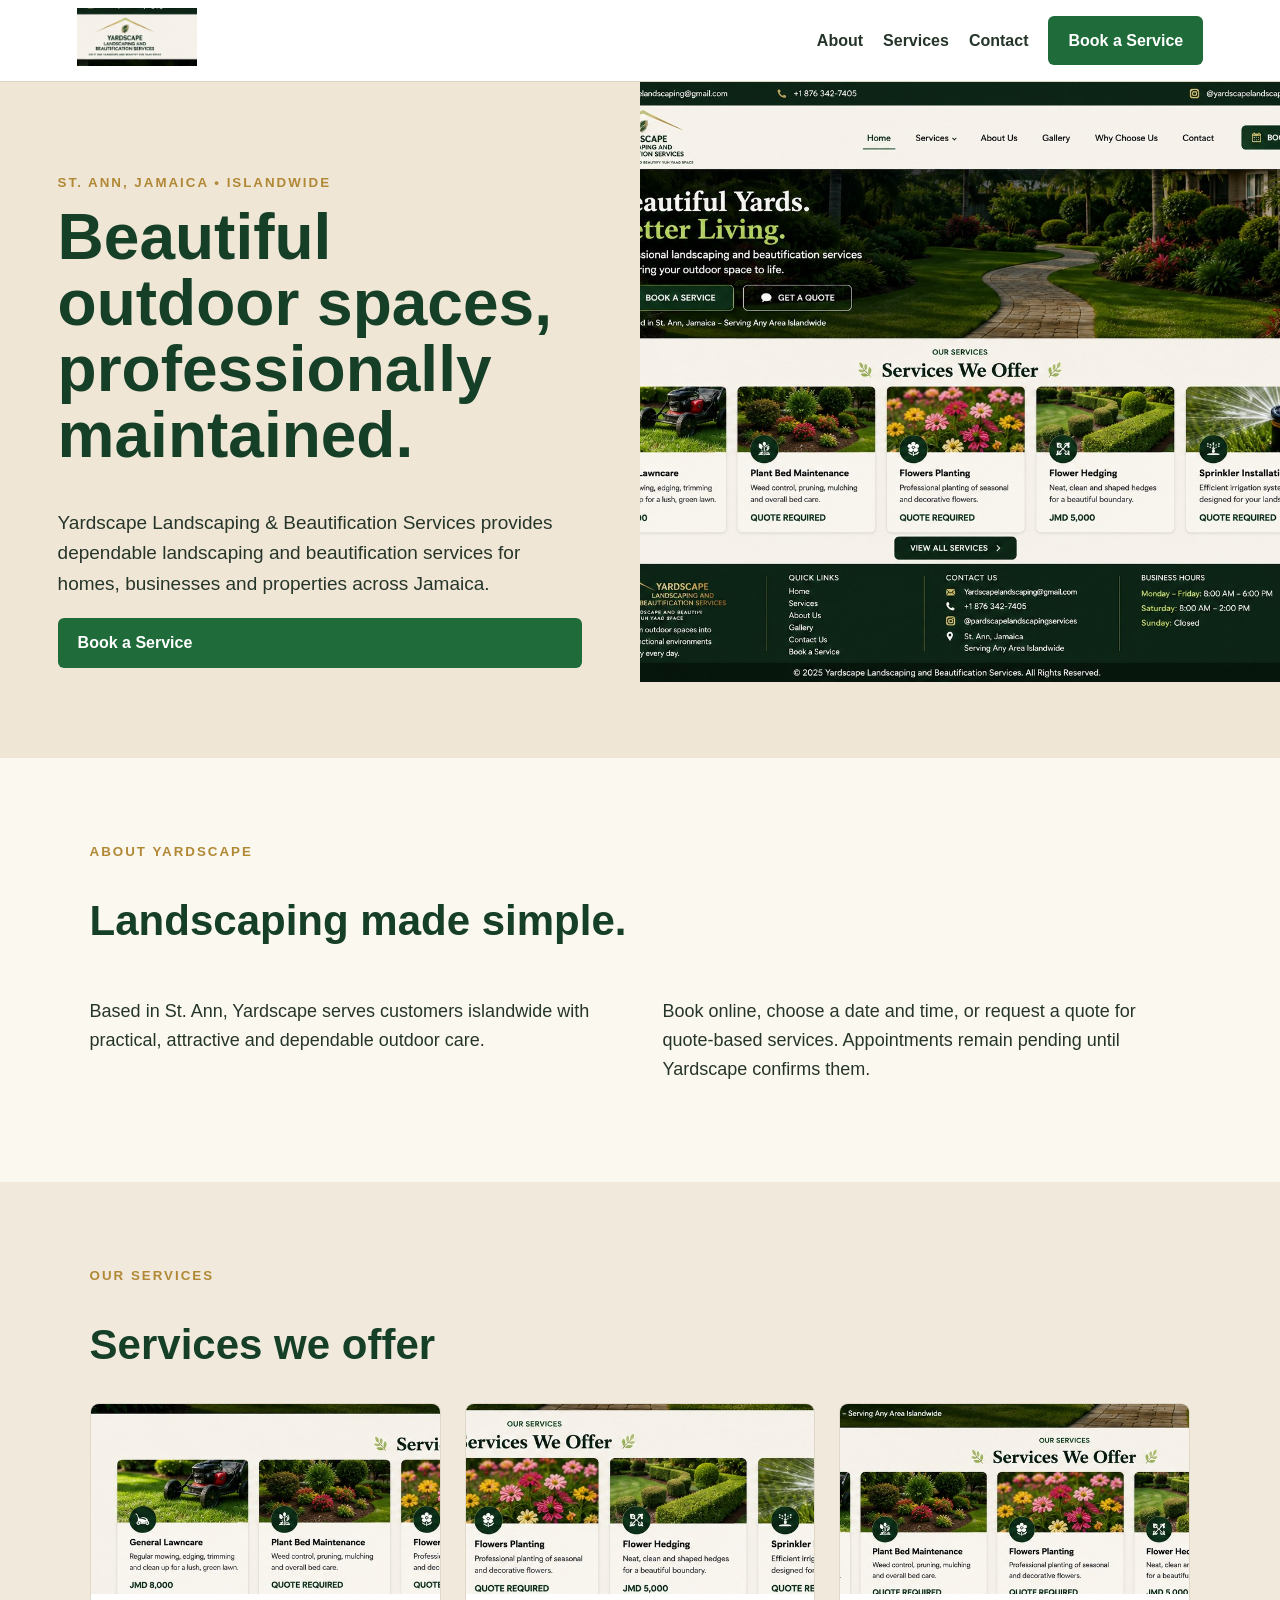
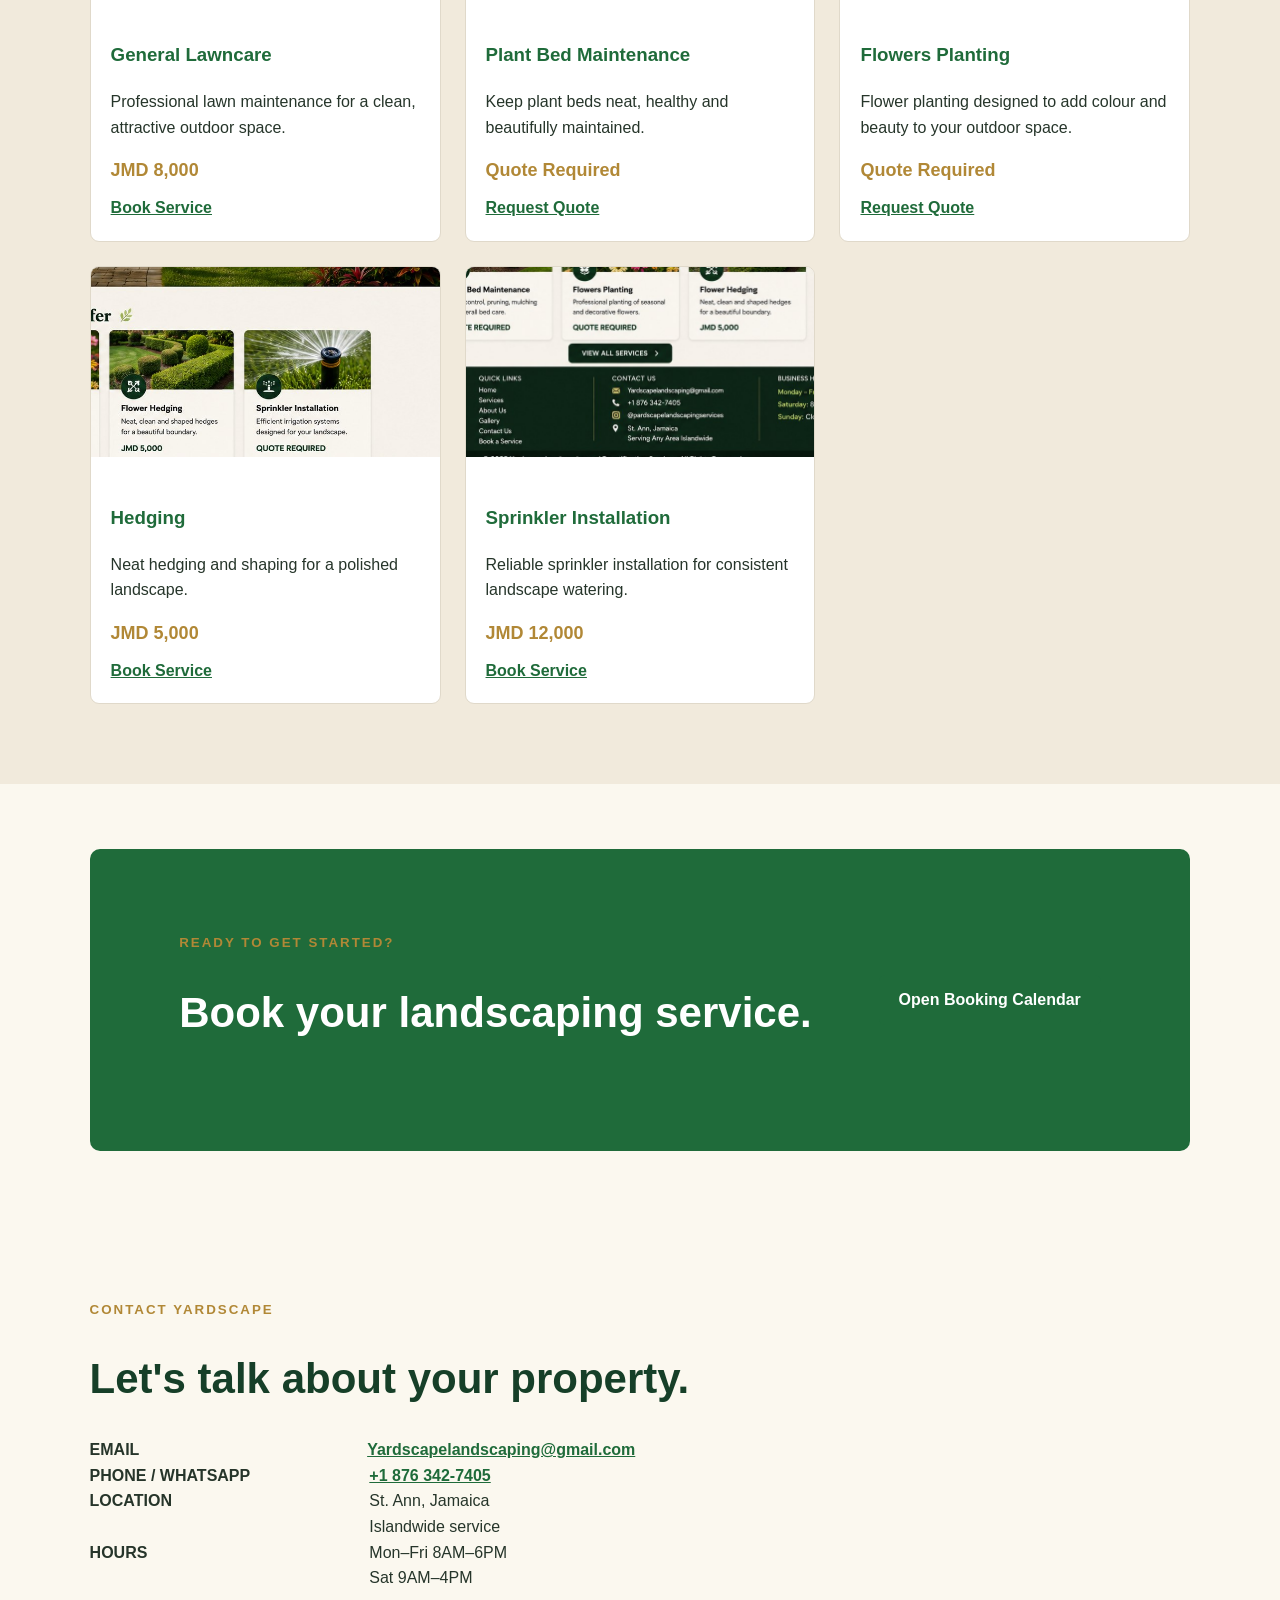
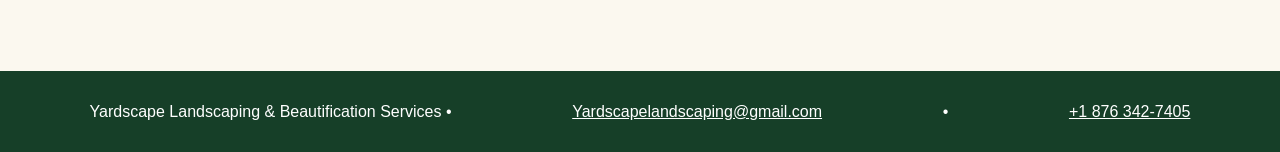
==== index.html @ 99249681 "Add files via upload" ====
<!doctype html>
<html><head><meta charset="utf-8"><meta name="viewport" content="width=device-width,initial-scale=1"><title>Yardscape Landscaping & Beautification Services</title><link rel="stylesheet" href="style.css"></head>
<body>
<header><a href="index.html"><img src="assets/yardscape-logo.png" alt="Yardscape"></a><nav><a href="#about">About</a><a href="#services">Services</a><a href="#contact">Contact</a><a class="btn" href="booking.html">Book a Service</a></nav></header>
<section class="hero"><div><small>ST. ANN, JAMAICA • ISLANDWIDE</small><h1>Beautiful outdoor spaces, professionally maintained.</h1><p>Yardscape Landscaping & Beautification Services provides dependable landscaping and beautification services for homes, businesses and properties across Jamaica.</p><a class="btn" href="booking.html">Book a Service</a></div><img src="assets/homepage-reference.jpg" alt="Yardscape landscaping"></section>
<section id="about"><small>ABOUT YARDSCAPE</small><h2>Landscaping made simple.</h2><div class="two"><p>Based in St. Ann, Yardscape serves customers islandwide with practical, attractive and dependable outdoor care.</p><p>Book online, choose a date and time, or request a quote for quote-based services. Appointments remain pending until Yardscape confirms them.</p></div></section>
<section id="services" class="alt"><small>OUR SERVICES</small><h2>Services we offer</h2><div class="grid">
<article class="card"><img src="assets/lawncare.jpg" alt="General Lawncare"><div><h3>General Lawncare</h3><p>Professional lawn maintenance for a clean, attractive outdoor space.</p><b>JMD 8,000</b><a href="booking.html">Book Service</a></div></article>
<article class="card"><img src="assets/plant-bed.jpg" alt="Plant Bed Maintenance"><div><h3>Plant Bed Maintenance</h3><p>Keep plant beds neat, healthy and beautifully maintained.</p><b>Quote Required</b><a href="booking.html">Request Quote</a></div></article>
<article class="card"><img src="assets/flowers.jpg" alt="Flowers Planting"><div><h3>Flowers Planting</h3><p>Flower planting designed to add colour and beauty to your outdoor space.</p><b>Quote Required</b><a href="booking.html">Request Quote</a></div></article>
<article class="card"><img src="assets/hedging.jpg" alt="Flower Hedging"><div><h3>Hedging</h3><p>Neat hedging and shaping for a polished landscape.</p><b>JMD 5,000</b><a href="booking.html">Book Service</a></div></article>
<article class="card"><img src="assets/sprinkler.jpg" alt="Sprinkler Installation"><div><h3>Sprinkler Installation</h3><p>Reliable sprinkler installation for consistent landscape watering.</p><b>JMD 12,000</b><a href="booking.html">Book Service</a></div></article>
</div></section>
<section class="cta"><div><small>READY TO GET STARTED?</small><h2>Book your landscaping service.</h2></div><a class="btn" href="booking.html">Open Booking Calendar</a></section>
<section id="contact"><small>CONTACT YARDSCAPE</small><h2>Let's talk about your property.</h2><div class="contact"><div><b>EMAIL</b><a href="mailto:Yardscapelandscaping@gmail.com">Yardscapelandscaping@gmail.com</a></div><div><b>PHONE / WHATSAPP</b><a href="tel:+18763427405">+1 876 342-7405</a></div><div><b>LOCATION</b>St. Ann, Jamaica<br>Islandwide service</div><div><b>HOURS</b>Mon–Fri 8AM–6PM<br>Sat 9AM–4PM</div></div></section>
<footer>Yardscape Landscaping & Beautification Services • <a href="mailto:Yardscapelandscaping@gmail.com">Yardscapelandscaping@gmail.com</a> • <a href="tel:+18763427405">+1 876 342-7405</a></footer>
</body></html>
---- style.css ----
*{box-sizing:border-box}body{margin:0;background:#fbf8ef;color:#26352a;font:16px Arial,sans-serif;line-height:1.6}a{color:inherit}header{height:82px;background:#fff;border-bottom:1px solid #ddd4c2;display:flex;align-items:center;justify-content:space-between;padding:10px 6%}header img{height:58px;max-width:260px;object-fit:contain}nav{display:flex;gap:20px;align-items:center}nav a{text-decoration:none;font-weight:700}.btn{background:#1f6b3a;color:#fff!important;border:0;border-radius:6px;padding:12px 20px;text-decoration:none;font-weight:800;cursor:pointer}small{letter-spacing:2px;color:#b18836;font-weight:900}.hero{display:grid;grid-template-columns:1fr 1fr;background:#efe6d5}.hero>div{padding:90px 9%;display:flex;flex-direction:column;justify-content:center}.hero>img{width:100%;height:600px;object-fit:cover}.hero h1{font-size:clamp(42px,5vw,70px);line-height:1.03;color:#163f28;margin:12px 0 20px}.hero p{font-size:19px;max-width:650px}section:not(.hero){padding:80px 7%}h2{font-size:42px;line-height:1.1;color:#163f28}.two{display:grid;grid-template-columns:1fr 1fr;gap:45px;font-size:18px}.alt{background:#f1eadc}.grid{display:grid;grid-template-columns:repeat(3,1fr);gap:24px}.card{background:#fff;border:1px solid #e0d9ca;border-radius:9px;overflow:hidden}.card img{width:100%;height:190px;object-fit:cover}.card div{padding:20px}.card h3{color:#1f6b3a}.card b{display:block;color:#b18836;font-size:18px;margin:10px 0}.card a{font-weight:800;color:#1f6b3a}.cta{margin:65px 7%;padding:45px;background:#1f6b3a;color:white;border-radius:10px;display:flex;justify-content:space-between;align-items:center}.cta h2{color:white}.contact>div{display:grid;grid-template-columns:repeat(4,1fr);gap:18px}.contact>div>div{border:1px solid #ddd4c2;padding:20px;border-radius:8px;background:#fbf8ef;display:flex;flex-direction:column}.contact a{color:#1f6b3a;font-weight:800}footer{padding:28px 7%;background:#163f28;color:white;display:flex;justify-content:space-between}footer a{color:white}main{max-width:1150px;margin:auto;padding:65px 5%}form{background:white;border:1px solid #ddd4c2;border-radius:9px;padding:28px;max-width:800px}label{display:block;font-weight:800;margin-bottom:16px}input,select,textarea{width:100%;padding:13px;margin-top:7px;border:1px solid #cfc7b8;border-radius:5px;font:inherit}.two{grid-template-columns:1fr 1fr}.good{color:#1f6b3a;font-weight:800}.bad{color:#a12626;font-weight:800}.adminbar{display:flex;gap:12px;align-items:center;margin-bottom:25px}.adminbar input{max-width:350px}.calhead{display:flex;align-items:center;justify-content:space-between}.calhead button{background:#1f6b3a;color:white;border:0;padding:10px 15px;border-radius:5px}.week,.calendar{display:grid;grid-template-columns:repeat(7,1fr);gap:5px}.week{text-align:center;margin-bottom:5px}.day{min-height:85px;background:#fff;border:1px solid #ddd4c2;border-radius:5px;text-align:left;padding:8px;cursor:pointer}.day.booked{background:#e7f2e9;border:2px solid #1f6b3a}.day small{display:block;color:#1f6b3a}.details{margin-top:25px;background:white;border:1px solid #ddd4c2;padding:25px}.details article{border-left:5px solid #1f6b3a;background:#f5f7f5;padding:15px;margin-bottom:12px}@media(max-width:800px){.hero,.two,.grid{grid-template-columns:1fr}.hero>img{height:350px}.contact>div{grid-template-columns:1fr 1fr}.cta{margin:35px 4%;flex-direction:column;align-items:flex-start}footer{flex-direction:column;gap:10px}header{height:auto;flex-direction:column;gap:12px;align-items:flex-start}nav{flex-wrap:wrap}section:not(.hero){padding:55px 5%}}@media(max-width:520px){.contact>div,.two{grid-template-columns:1fr}.grid{grid-template-columns:1fr}.adminbar{flex-direction:column;align-items:stretch}.adminbar input{max-width:none}}
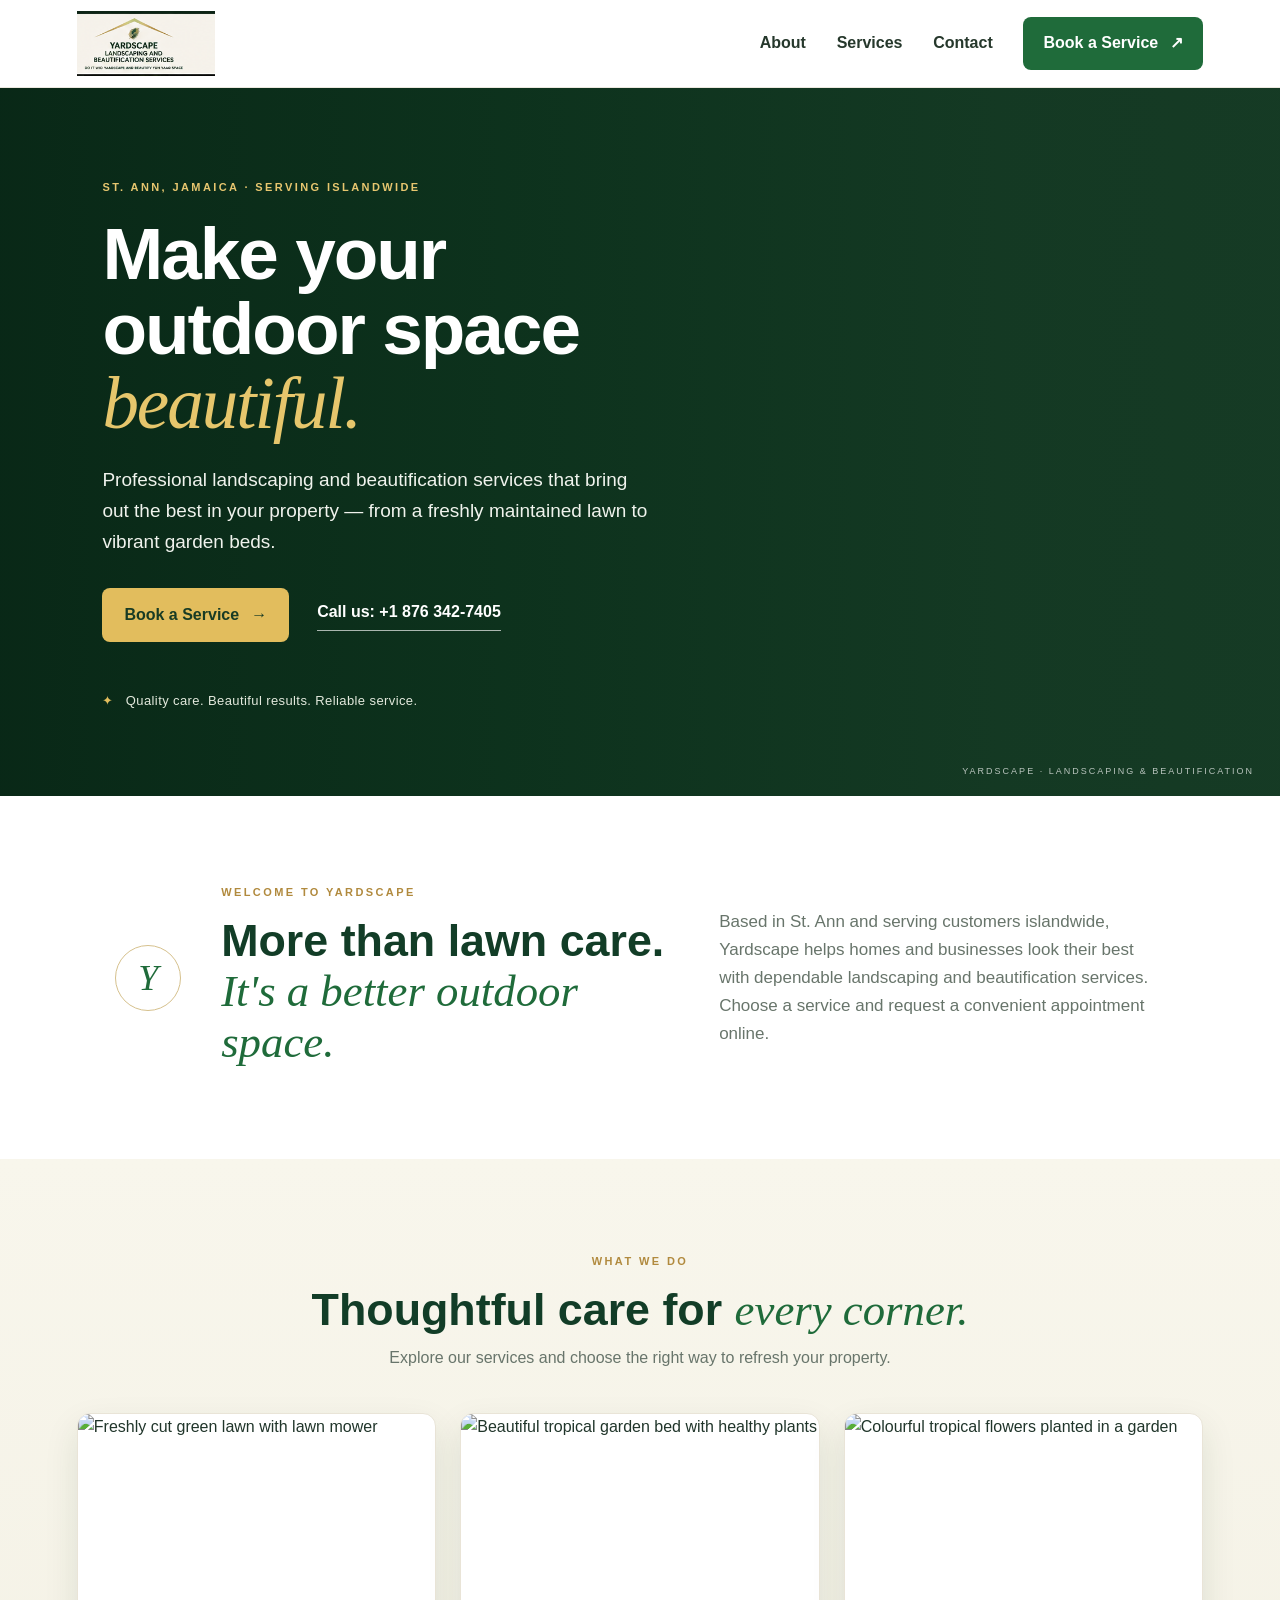
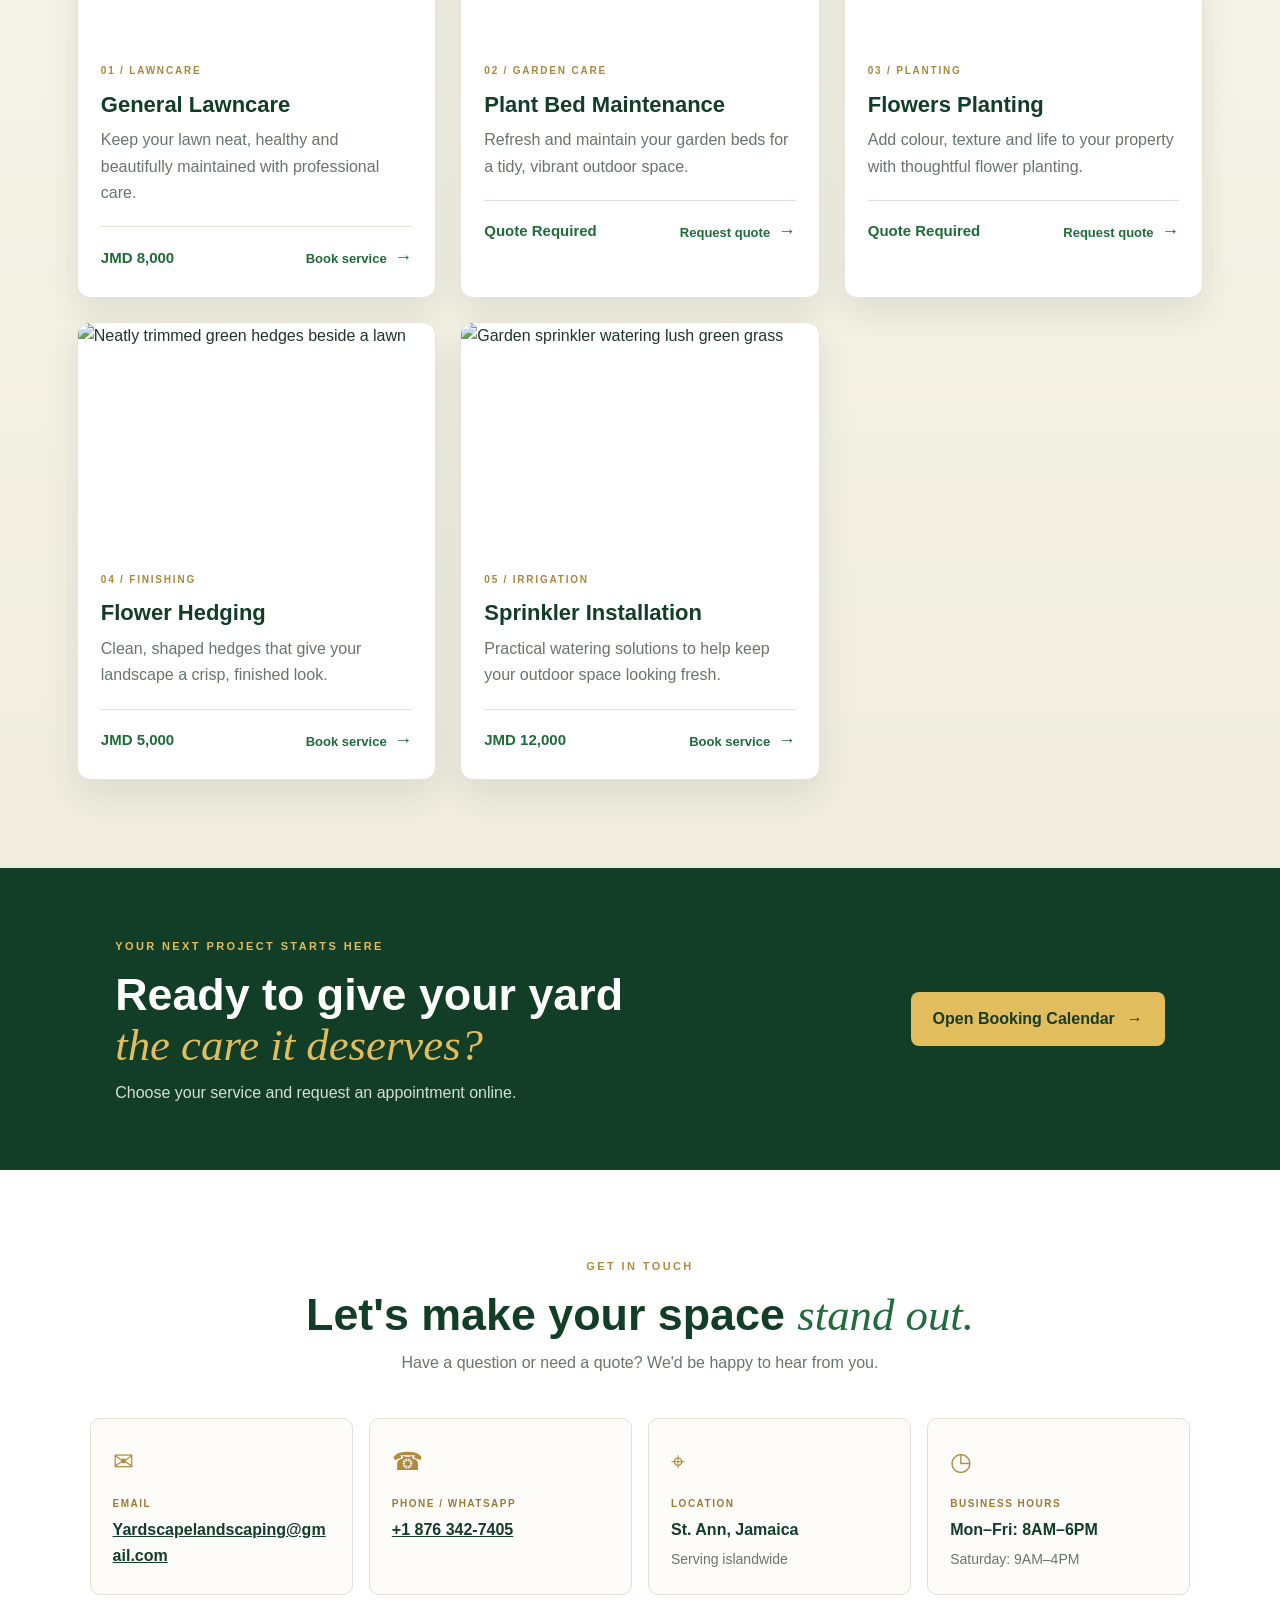
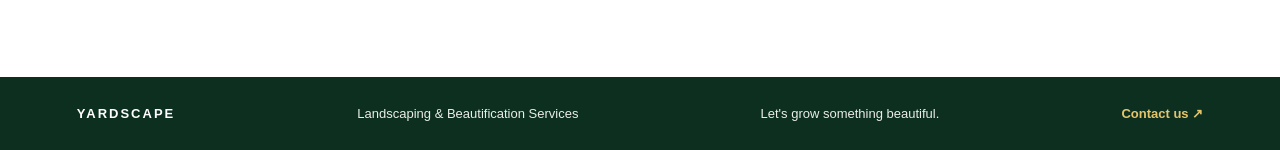
==== commit 73e1ec53: "Add files via upload" ====
--- a/index.html
+++ b/index.html
@@ -1,17 +1,18 @@
 <!doctype html>
-<html><head><meta charset="utf-8"><meta name="viewport" content="width=device-width,initial-scale=1"><title>Yardscape Landscaping & Beautification Services</title><link rel="stylesheet" href="style.css"></head>
-<body>
-<header><a href="index.html"><img src="assets/yardscape-logo.png" alt="Yardscape"></a><nav><a href="#about">About</a><a href="#services">Services</a><a href="#contact">Contact</a><a class="btn" href="booking.html">Book a Service</a></nav></header>
-<section class="hero"><div><small>ST. ANN, JAMAICA • ISLANDWIDE</small><h1>Beautiful outdoor spaces, professionally maintained.</h1><p>Yardscape Landscaping & Beautification Services provides dependable landscaping and beautification services for homes, businesses and properties across Jamaica.</p><a class="btn" href="booking.html">Book a Service</a></div><img src="assets/homepage-reference.jpg" alt="Yardscape landscaping"></section>
-<section id="about"><small>ABOUT YARDSCAPE</small><h2>Landscaping made simple.</h2><div class="two"><p>Based in St. Ann, Yardscape serves customers islandwide with practical, attractive and dependable outdoor care.</p><p>Book online, choose a date and time, or request a quote for quote-based services. Appointments remain pending until Yardscape confirms them.</p></div></section>
-<section id="services" class="alt"><small>OUR SERVICES</small><h2>Services we offer</h2><div class="grid">
-<article class="card"><img src="assets/lawncare.jpg" alt="General Lawncare"><div><h3>General Lawncare</h3><p>Professional lawn maintenance for a clean, attractive outdoor space.</p><b>JMD 8,000</b><a href="booking.html">Book Service</a></div></article>
-<article class="card"><img src="assets/plant-bed.jpg" alt="Plant Bed Maintenance"><div><h3>Plant Bed Maintenance</h3><p>Keep plant beds neat, healthy and beautifully maintained.</p><b>Quote Required</b><a href="booking.html">Request Quote</a></div></article>
-<article class="card"><img src="assets/flowers.jpg" alt="Flowers Planting"><div><h3>Flowers Planting</h3><p>Flower planting designed to add colour and beauty to your outdoor space.</p><b>Quote Required</b><a href="booking.html">Request Quote</a></div></article>
-<article class="card"><img src="assets/hedging.jpg" alt="Flower Hedging"><div><h3>Hedging</h3><p>Neat hedging and shaping for a polished landscape.</p><b>JMD 5,000</b><a href="booking.html">Book Service</a></div></article>
-<article class="card"><img src="assets/sprinkler.jpg" alt="Sprinkler Installation"><div><h3>Sprinkler Installation</h3><p>Reliable sprinkler installation for consistent landscape watering.</p><b>JMD 12,000</b><a href="booking.html">Book Service</a></div></article>
+<html lang="en"><head><meta charset="utf-8"><meta name="viewport" content="width=device-width,initial-scale=1"><meta name="description" content="Yardscape Landscaping and Beautification Services — professional lawncare, planting, hedging and sprinkler services across Jamaica."><title>Yardscape | Landscaping &amp; Beautification Services</title><link rel="stylesheet" href="style.css"></head>
+<body class="home-page">
+<header class="site-header"><a class="brand" href="index.html" aria-label="Yardscape home"><img src="assets/yardscape-logo.png" alt="Yardscape Landscaping and Beautification Services"></a><nav aria-label="Main navigation"><a href="#about">About</a><a href="#services">Services</a><a href="#contact">Contact</a><a class="btn nav-book" href="booking.html">Book a Service <span aria-hidden="true">↗</span></a></nav></header>
+<main>
+<section class="hero"><div class="hero-shade"></div><div class="hero-copy"><span class="eyebrow">ST. ANN, JAMAICA · SERVING ISLANDWIDE</span><h1>Make your outdoor space <em>beautiful.</em></h1><p>Professional landscaping and beautification services that bring out the best in your property — from a freshly maintained lawn to vibrant garden beds.</p><div class="hero-actions"><a class="btn btn-gold" href="booking.html">Book a Service <span aria-hidden="true">→</span></a><a class="hero-phone" href="tel:+18763427405">Call us: +1 876 342-7405</a></div><div class="hero-note"><span>✦</span> Quality care. Beautiful results. Reliable service.</div></div><div class="hero-photo-credit">YARDSCAPE · LANDSCAPING &amp; BEAUTIFICATION</div></section>
+<section id="about" class="intro-section"><div class="intro-mark">Y</div><div><span class="eyebrow">WELCOME TO YARDSCAPE</span><h2>More than lawn care.<br><em>It's a better outdoor space.</em></h2></div><p>Based in St. Ann and serving customers islandwide, Yardscape helps homes and businesses look their best with dependable landscaping and beautification services. Choose a service and request a convenient appointment online.</p></section>
+<section id="services" class="services-section"><div class="section-heading"><span class="eyebrow">WHAT WE DO</span><h2>Thoughtful care for <em>every corner.</em></h2><p>Explore our services and choose the right way to refresh your property.</p></div><div class="service-grid">
+<article class="service-card"><img src="assets/lawncare-pro.jpg" alt="Freshly cut green lawn with lawn mower"><div class="service-copy"><span class="service-number">01 / LAWNCARE</span><h3>General Lawncare</h3><p>Keep your lawn neat, healthy and beautifully maintained with professional care.</p><div class="service-bottom"><strong>JMD 8,000</strong><a href="booking.html">Book service <span>→</span></a></div></div></article>
+<article class="service-card"><img src="assets/plant-bed-pro.jpg" alt="Beautiful tropical garden bed with healthy plants"><div class="service-copy"><span class="service-number">02 / GARDEN CARE</span><h3>Plant Bed Maintenance</h3><p>Refresh and maintain your garden beds for a tidy, vibrant outdoor space.</p><div class="service-bottom"><strong>Quote Required</strong><a href="booking.html">Request quote <span>→</span></a></div></div></article>
+<article class="service-card"><img src="assets/flowers-pro.jpg" alt="Colourful tropical flowers planted in a garden"><div class="service-copy"><span class="service-number">03 / PLANTING</span><h3>Flowers Planting</h3><p>Add colour, texture and life to your property with thoughtful flower planting.</p><div class="service-bottom"><strong>Quote Required</strong><a href="booking.html">Request quote <span>→</span></a></div></div></article>
+<article class="service-card"><img src="assets/hedging-pro.jpg" alt="Neatly trimmed green hedges beside a lawn"><div class="service-copy"><span class="service-number">04 / FINISHING</span><h3>Flower Hedging</h3><p>Clean, shaped hedges that give your landscape a crisp, finished look.</p><div class="service-bottom"><strong>JMD 5,000</strong><a href="booking.html">Book service <span>→</span></a></div></div></article>
+<article class="service-card"><img src="assets/sprinkler-pro.jpg" alt="Garden sprinkler watering lush green grass"><div class="service-copy"><span class="service-number">05 / IRRIGATION</span><h3>Sprinkler Installation</h3><p>Practical watering solutions to help keep your outdoor space looking fresh.</p><div class="service-bottom"><strong>JMD 12,000</strong><a href="booking.html">Book service <span>→</span></a></div></div></article>
 </div></section>
-<section class="cta"><div><small>READY TO GET STARTED?</small><h2>Book your landscaping service.</h2></div><a class="btn" href="booking.html">Open Booking Calendar</a></section>
-<section id="contact"><small>CONTACT YARDSCAPE</small><h2>Let's talk about your property.</h2><div class="contact"><div><b>EMAIL</b><a href="mailto:Yardscapelandscaping@gmail.com">Yardscapelandscaping@gmail.com</a></div><div><b>PHONE / WHATSAPP</b><a href="tel:+18763427405">+1 876 342-7405</a></div><div><b>LOCATION</b>St. Ann, Jamaica<br>Islandwide service</div><div><b>HOURS</b>Mon–Fri 8AM–6PM<br>Sat 9AM–4PM</div></div></section>
-<footer>Yardscape Landscaping & Beautification Services • <a href="mailto:Yardscapelandscaping@gmail.com">Yardscapelandscaping@gmail.com</a> • <a href="tel:+18763427405">+1 876 342-7405</a></footer>
+<section class="booking-banner"><div><span class="eyebrow">YOUR NEXT PROJECT STARTS HERE</span><h2>Ready to give your yard<br><em>the care it deserves?</em></h2><p>Choose your service and request an appointment online.</p></div><a class="btn btn-gold" href="booking.html">Open Booking Calendar <span>→</span></a></section>
+<section id="contact" class="contact-section"><div class="section-heading"><span class="eyebrow">GET IN TOUCH</span><h2>Let's make your space <em>stand out.</em></h2><p>Have a question or need a quote? We'd be happy to hear from you.</p></div><div class="contact-grid"><div class="contact-item"><span class="contact-icon">✉</span><small>EMAIL</small><a href="mailto:Yardscapelandscaping@gmail.com">Yardscapelandscaping@gmail.com</a></div><div class="contact-item"><span class="contact-icon">☎</span><small>PHONE / WHATSAPP</small><a href="tel:+18763427405">+1 876 342-7405</a></div><div class="contact-item"><span class="contact-icon">⌖</span><small>LOCATION</small><strong>St. Ann, Jamaica</strong><span>Serving islandwide</span></div><div class="contact-item"><span class="contact-icon">◷</span><small>BUSINESS HOURS</small><strong>Mon–Fri: 8AM–6PM</strong><span>Saturday: 9AM–4PM</span></div></div></section>
+</main><footer class="site-footer"><a href="index.html">YARDSCAPE</a><span>Landscaping &amp; Beautification Services</span><span>Let's grow something beautiful.</span><a href="mailto:Yardscapelandscaping@gmail.com">Contact us ↗</a></footer>
 </body></html>
--- a/style.css
+++ b/style.css
@@ -1 +1,12 @@
-*{box-sizing:border-box}body{margin:0;background:#fbf8ef;color:#26352a;font:16px Arial,sans-serif;line-height:1.6}a{color:inherit}header{height:82px;background:#fff;border-bottom:1px solid #ddd4c2;display:flex;align-items:center;justify-content:space-between;padding:10px 6%}header img{height:58px;max-width:260px;object-fit:contain}nav{display:flex;gap:20px;align-items:center}nav a{text-decoration:none;font-weight:700}.btn{background:#1f6b3a;color:#fff!important;border:0;border-radius:6px;padding:12px 20px;text-decoration:none;font-weight:800;cursor:pointer}small{letter-spacing:2px;color:#b18836;font-weight:900}.hero{display:grid;grid-template-columns:1fr 1fr;background:#efe6d5}.hero>div{padding:90px 9%;display:flex;flex-direction:column;justify-content:center}.hero>img{width:100%;height:600px;object-fit:cover}.hero h1{font-size:clamp(42px,5vw,70px);line-height:1.03;color:#163f28;margin:12px 0 20px}.hero p{font-size:19px;max-width:650px}section:not(.hero){padding:80px 7%}h2{font-size:42px;line-height:1.1;color:#163f28}.two{display:grid;grid-template-columns:1fr 1fr;gap:45px;font-size:18px}.alt{background:#f1eadc}.grid{display:grid;grid-template-columns:repeat(3,1fr);gap:24px}.card{background:#fff;border:1px solid #e0d9ca;border-radius:9px;overflow:hidden}.card img{width:100%;height:190px;object-fit:cover}.card div{padding:20px}.card h3{color:#1f6b3a}.card b{display:block;color:#b18836;font-size:18px;margin:10px 0}.card a{font-weight:800;color:#1f6b3a}.cta{margin:65px 7%;padding:45px;background:#1f6b3a;color:white;border-radius:10px;display:flex;justify-content:space-between;align-items:center}.cta h2{color:white}.contact>div{display:grid;grid-template-columns:repeat(4,1fr);gap:18px}.contact>div>div{border:1px solid #ddd4c2;padding:20px;border-radius:8px;background:#fbf8ef;display:flex;flex-direction:column}.contact a{color:#1f6b3a;font-weight:800}footer{padding:28px 7%;background:#163f28;color:white;display:flex;justify-content:space-between}footer a{color:white}main{max-width:1150px;margin:auto;padding:65px 5%}form{background:white;border:1px solid #ddd4c2;border-radius:9px;padding:28px;max-width:800px}label{display:block;font-weight:800;margin-bottom:16px}input,select,textarea{width:100%;padding:13px;margin-top:7px;border:1px solid #cfc7b8;border-radius:5px;font:inherit}.two{grid-template-columns:1fr 1fr}.good{color:#1f6b3a;font-weight:800}.bad{color:#a12626;font-weight:800}.adminbar{display:flex;gap:12px;align-items:center;margin-bottom:25px}.adminbar input{max-width:350px}.calhead{display:flex;align-items:center;justify-content:space-between}.calhead button{background:#1f6b3a;color:white;border:0;padding:10px 15px;border-radius:5px}.week,.calendar{display:grid;grid-template-columns:repeat(7,1fr);gap:5px}.week{text-align:center;margin-bottom:5px}.day{min-height:85px;background:#fff;border:1px solid #ddd4c2;border-radius:5px;text-align:left;padding:8px;cursor:pointer}.day.booked{background:#e7f2e9;border:2px solid #1f6b3a}.day small{display:block;color:#1f6b3a}.details{margin-top:25px;background:white;border:1px solid #ddd4c2;padding:25px}.details article{border-left:5px solid #1f6b3a;background:#f5f7f5;padding:15px;margin-bottom:12px}@media(max-width:800px){.hero,.two,.grid{grid-template-columns:1fr}.hero>img{height:350px}.contact>div{grid-template-columns:1fr 1fr}.cta{margin:35px 4%;flex-direction:column;align-items:flex-start}footer{flex-direction:column;gap:10px}header{height:auto;flex-direction:column;gap:12px;align-items:flex-start}nav{flex-wrap:wrap}section:not(.hero){padding:55px 5%}}@media(max-width:520px){.contact>div,.two{grid-template-columns:1fr}.grid{grid-template-columns:1fr}.adminbar{flex-direction:column;align-items:stretch}.adminbar input{max-width:none}}+/* Yardscape refreshed visual system. Booking and admin layouts remain supported below. */
+:root{--forest:#123d27;--green:#1f6b3a;--leaf:#79a942;--gold:#d5aa4d;--cream:#fbf8ef;--ink:#20352a;--muted:#68756b;--line:#e5e0d3;--white:#fff;--shadow:0 14px 34px rgba(24,55,34,.10)}
+*{box-sizing:border-box}html{scroll-behavior:smooth}body{margin:0;background:var(--cream);color:var(--ink);font:16px/1.65 Arial,Helvetica,sans-serif}a{color:inherit}img{max-width:100%}
+.site-header{height:88px;background:#fff;display:flex;align-items:center;justify-content:space-between;padding:10px clamp(22px,6vw,100px);border-bottom:1px solid #ece8df;position:relative;z-index:5}.brand{display:flex;align-items:center}.site-header .brand img{height:66px;width:auto;max-width:270px;object-fit:contain}.site-header nav{display:flex;align-items:center;gap:clamp(16px,2.4vw,36px)}.site-header nav a{text-decoration:none;font-weight:700;color:#26382c}.site-header nav a:not(.btn):hover{color:var(--green)}.btn{display:inline-flex;align-items:center;justify-content:center;gap:12px;background:var(--green);color:white!important;border:0;border-radius:8px;padding:14px 22px;text-decoration:none;font-weight:800;cursor:pointer;transition:transform .2s,background .2s}.btn:hover{background:var(--forest);transform:translateY(-2px)}.nav-book{padding:13px 20px}
+.home-page .hero{min-height:590px;position:relative;display:flex;align-items:center;overflow:hidden;background:#163b25 url('assets/hero-garden.jpg') center 54%/cover no-repeat;color:white}.hero-shade{position:absolute;inset:0;background:linear-gradient(90deg,rgba(8,39,22,.94) 0%,rgba(11,48,27,.82) 39%,rgba(11,48,27,.18) 78%,rgba(11,48,27,.04) 100%)}.hero-copy{position:relative;z-index:1;width:min(760px,68%);padding:85px clamp(28px,8vw,132px)}.eyebrow{display:inline-block;color:#b18a3e;font-size:11px;letter-spacing:2.4px;font-weight:900}.hero .eyebrow{color:#e7c66f}.hero h1{font-size:clamp(44px,5.7vw,76px);line-height:1.02;letter-spacing:-2px;margin:18px 0 22px;color:#fff;max-width:740px}.hero h1 em,.intro-section h2 em,.section-heading h2 em,.booking-banner h2 em{font-family:Georgia,serif;font-weight:400;color:#e6c66c}.hero-copy>p{font-size:19px;line-height:1.65;max-width:590px;color:#f0f3ed}.hero-actions{display:flex;align-items:center;gap:28px;flex-wrap:wrap;margin-top:30px}.btn-gold{background:#e2bd5d;color:#183b24!important}.btn-gold:hover{background:#f0cf76}.hero-phone{font-weight:800;text-decoration:none;border-bottom:1px solid rgba(255,255,255,.65);padding-bottom:4px}.hero-note{margin-top:48px;color:#e3e9dd;font-size:13px;letter-spacing:.4px}.hero-note span{color:#e2bd5d;margin-right:8px}.hero-photo-credit{position:absolute;right:26px;bottom:18px;font-size:9px;letter-spacing:2px;color:rgba(255,255,255,.7)}
+.intro-section{padding:82px clamp(24px,9vw,145px);display:grid;grid-template-columns:76px 1.05fr 1fr;gap:30px;align-items:center;background:#fff}.intro-mark{width:66px;height:66px;border:1px solid #d6c18d;border-radius:50%;display:grid;place-items:center;color:var(--green);font:italic 36px Georgia}.intro-section h2,.section-heading h2,.booking-banner h2{font-size:clamp(32px,3.5vw,48px);line-height:1.12;color:var(--forest);margin:10px 0}.intro-section h2 em,.section-heading h2 em{color:var(--green)}.intro-section>p{color:var(--muted);font-size:17px;max-width:550px;margin:0}
+.services-section{padding:88px clamp(22px,6vw,96px);background:linear-gradient(180deg,#f8f6ec,#f0eddf)}.section-heading{text-align:center;max-width:720px;margin:0 auto 42px}.section-heading>p{color:var(--muted);margin:10px 0 0}.service-grid{display:grid;grid-template-columns:repeat(3,minmax(0,1fr));gap:24px;max-width:1300px;margin:auto}.service-card{background:#fff;border:1px solid #e9e4d7;border-radius:13px;overflow:hidden;box-shadow:var(--shadow);transition:transform .22s,box-shadow .22s}.service-card:hover{transform:translateY(-5px);box-shadow:0 18px 42px rgba(24,55,34,.15)}.service-card>img{display:block;width:100%;height:220px;object-fit:cover}.service-copy{padding:22px 23px 24px}.service-number{font-size:10px;letter-spacing:1.8px;font-weight:900;color:#a9873d}.service-copy h3{font-size:22px;line-height:1.2;color:var(--forest);margin:9px 0}.service-copy p{color:var(--muted);min-height:52px;margin:0 0 20px}.service-bottom{border-top:1px solid var(--line);padding-top:16px;display:flex;align-items:center;justify-content:space-between;gap:12px}.service-bottom strong{color:var(--green);font-size:15px}.service-bottom a{color:var(--green);font-weight:800;text-decoration:none;font-size:13px}.service-bottom a span{font-size:18px;margin-left:4px}
+.booking-banner{margin:0;padding:64px clamp(25px,9vw,140px);background:var(--forest);color:white;display:flex;align-items:center;justify-content:space-between;gap:28px}.booking-banner .eyebrow{color:#e2bd5d}.booking-banner h2{color:white}.booking-banner h2 em{color:#e2bd5d}.booking-banner p{color:#d7e0d5;margin:0}.contact-section{padding:82px clamp(22px,7vw,110px);background:#fff}.contact-grid{display:grid;grid-template-columns:repeat(4,1fr);gap:16px;max-width:1250px;margin:0 auto}.contact-item{border:1px solid var(--line);border-radius:10px;padding:22px;background:#fdfcf8;display:flex;flex-direction:column;gap:5px;min-width:0}.contact-icon{font-size:25px;color:#b18a3e;margin-bottom:8px}.contact-item small{font-size:10px;letter-spacing:1.5px;color:#9a7936;font-weight:900}.contact-item a,.contact-item strong{color:var(--forest);font-weight:800;overflow-wrap:anywhere}.contact-item span:last-child{color:var(--muted);font-size:14px}.site-footer{background:#0d2f20;color:#e9eee7;padding:26px clamp(22px,6vw,96px);display:flex;align-items:center;justify-content:space-between;gap:15px;font-size:13px}.site-footer a:first-child{font-weight:900;letter-spacing:2px;color:#fff;text-decoration:none}.site-footer a:last-child{color:#e5c56c;text-decoration:none;font-weight:800}
+/* Shared booking/admin styles */
+main:not(.home-page main){max-width:1150px;margin:auto;padding:65px 5%}body:not(.home-page) header{height:82px;background:#fff;border-bottom:1px solid #ddd4c2;display:flex;align-items:center;justify-content:space-between;padding:10px 6%}body:not(.home-page) header img{height:58px;max-width:260px;object-fit:contain}body:not(.home-page) nav{display:flex;gap:20px;align-items:center}body:not(.home-page) nav a{text-decoration:none;font-weight:700}body:not(.home-page) small{letter-spacing:2px;color:#b18836;font-weight:900}body:not(.home-page) h1,body:not(.home-page) h2{color:var(--forest)}form{background:white;border:1px solid #ddd4c2;border-radius:9px;padding:28px;max-width:800px}label{display:block;font-weight:800;margin-bottom:16px}input,select,textarea{width:100%;padding:13px;margin-top:7px;border:1px solid #cfc7b8;border-radius:5px;font:inherit}.two{display:grid;grid-template-columns:1fr 1fr;gap:18px}.good{color:#1f6b3a;font-weight:800}.bad{color:#a12626;font-weight:800}.adminbar{display:flex;gap:12px;align-items:center;margin-bottom:25px}.adminbar input{max-width:350px}.calhead{display:flex;align-items:center;justify-content:space-between}.calhead button{background:#1f6b3a;color:white;border:0;padding:10px 15px;border-radius:5px}.week,.calendar{display:grid;grid-template-columns:repeat(7,1fr);gap:5px}.week{text-align:center;margin-bottom:5px}.day{min-height:85px;background:#fff;border:1px solid #ddd4c2;border-radius:5px;text-align:left;padding:8px;cursor:pointer}.day.booked{background:#e7f2e9;border:2px solid #1f6b3a}.day small{display:block;color:#1f6b3a}.details{margin-top:25px;background:white;border:1px solid #ddd4c2;padding:25px}.details article{border-left:5px solid #1f6b3a;background:#f5f7f5;padding:15px;margin-bottom:12px}body:not(.home-page) footer{padding:28px 7%;background:#163f28;color:white;display:flex;justify-content:space-between;gap:15px}body:not(.home-page) footer a{color:white}
+@media(max-width:900px){.intro-section{grid-template-columns:60px 1fr}.intro-section>p{grid-column:2}.service-grid{grid-template-columns:repeat(2,minmax(0,1fr))}.contact-grid{grid-template-columns:repeat(2,1fr)}.hero-copy{width:82%}}
+@media(max-width:620px){.site-header{height:auto;min-height:78px;align-items:flex-start;flex-direction:column;gap:10px;padding:12px 20px}.site-header .brand img{height:54px}.site-header nav{width:100%;gap:15px;flex-wrap:wrap;font-size:14px}.site-header .nav-book{margin-left:auto;padding:10px 13px}.home-page .hero{min-height:600px;background-position:62% center}.hero-shade{background:linear-gradient(90deg,rgba(8,39,22,.92),rgba(8,39,22,.56))}.hero-copy{width:100%;padding:70px 24px}.hero h1{font-size:46px;letter-spacing:-1px}.hero-copy>p{font-size:16px}.hero-actions{gap:18px}.intro-section{padding:55px 24px;grid-template-columns:1fr;gap:12px}.intro-mark{width:48px;height:48px;font-size:27px}.intro-section>p{grid-column:auto}.services-section,.contact-section{padding:58px 20px}.service-grid{grid-template-columns:1fr}.service-card>img{height:220px}.booking-banner{padding:52px 24px;align-items:flex-start;flex-direction:column}.contact-grid{grid-template-columns:1fr}.site-footer{align-items:flex-start;flex-direction:column}.two{grid-template-columns:1fr}body:not(.home-page) header{height:auto;flex-direction:column;gap:12px;align-items:flex-start}body:not(.home-page) nav{flex-wrap:wrap}body:not(.home-page) footer{flex-direction:column;gap:10px}.adminbar{flex-direction:column;align-items:stretch}.adminbar input{max-width:none}}
